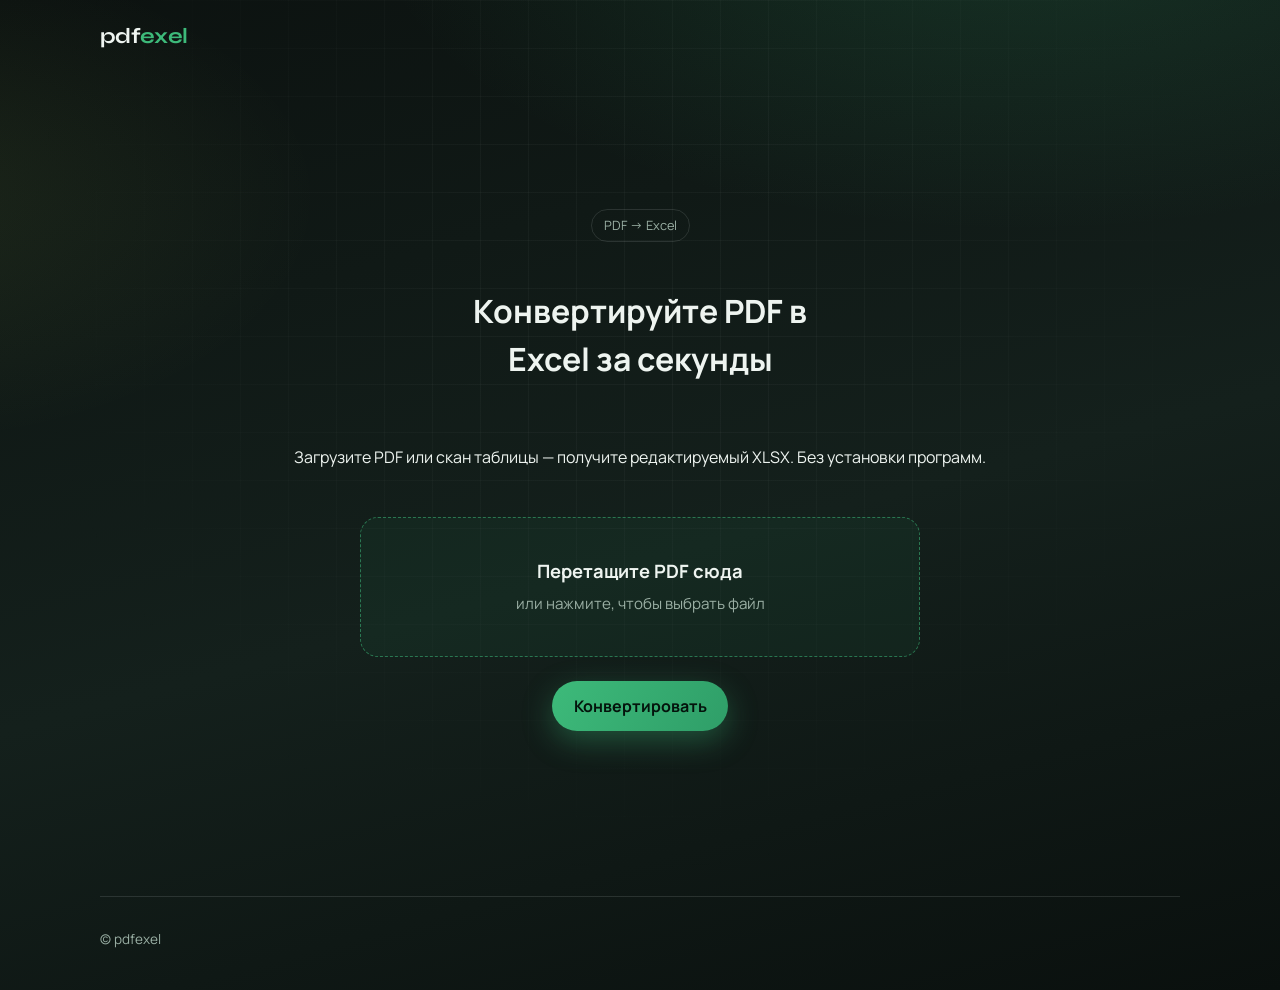
==== a/index.html @ e0a9a3ec "chore(seo): add Yandex Webmaster verification meta Co-authored-by: Cursor <cursoragent@cursor.com>" ====
<!DOCTYPE html>
<html lang="ru">
  <head>
    <meta charset="utf-8" />
    <meta name="viewport" content="width=device-width, initial-scale=1" />
    <title>pdfexel — конвертер PDF в Excel онлайн</title>
    <meta name="description" content="Конвертируйте PDF в Excel онлайн. Загрузите файл — получите таблицу XLSX." />
    <meta name="yandex-verification" content="d61d82379fe4924d" />
    <link rel="canonical" href="https://pdfexel.ru/a" />
    <link rel="icon" href="/favicon.ico" sizes="any" />
    <link rel="icon" href="/favicon.svg" type="image/svg+xml" />
    <link rel="apple-touch-icon" href="/apple-touch-icon.png" />
    <link rel="preconnect" href="https://fonts.googleapis.com" />
    <link rel="preconnect" href="https://fonts.gstatic.com" crossorigin />
    <link
      href="https://fonts.googleapis.com/css2?family=Manrope:wght@400;600;700&family=Syne:wght@700;800&display=swap"
      rel="stylesheet"
    />
    <link rel="stylesheet" href="/css/main.css" />
    <noscript
      ><div>
        <img src="https://mc.yandex.ru/watch/114193275" style="position: absolute; left: -9999px" alt="" /></div
    ></noscript>
  </head>
  <body data-variant="a">
    <div class="wrap">
      <header class="top">
        <a class="brand" href="/">pdf<span>exel</span></a>
      </header>

      <main class="hero-a">
        <p class="pill" style="display: inline-block; margin: 0 auto">PDF → Excel</p>
        <h1>Конвертируйте PDF в Excel за секунды</h1>
        <p class="lead">Загрузите PDF или скан таблицы — получите редактируемый XLSX. Без установки программ.</p>

        <div class="dropzone" id="dropzone" role="button" tabindex="0" aria-label="Загрузить PDF">
          <strong>Перетащите PDF сюда</strong>
          <span>или нажмите, чтобы выбрать файл</span>
          <input id="file-input" type="file" accept="application/pdf,.pdf" />
        </div>

        <p class="convert-status" id="convert-status" hidden role="status" aria-live="polite"></p>

        <div class="cta-row" style="justify-content: center">
          <button class="btn btn-primary" type="button" data-cta="convert">Конвертировать</button>
        </div>
      </main>

      <footer class="footer">
        <div>© pdfexel</div>
      </footer>
    </div>

    <script src="/js/metrika.js" defer></script>
    <script src="/js/cta.js" defer></script>
  </body>
</html>
---- css/main.css ----
:root {
  --bg0: #0c1210;
  --bg1: #14201c;
  --ink: #eef4f0;
  --muted: #9aafa4;
  --accent: #3dba7a;
  --accent-2: #c8f06a;
  --danger: #ff8a6a;
  --line: rgba(238, 244, 240, 0.12);
  --font-display: "Syne", "Segoe UI", sans-serif;
  --font-body: "Manrope", "Segoe UI", sans-serif;
  --radius: 14px;
  --shadow: 0 24px 60px rgba(0, 0, 0, 0.35);
}

*,
*::before,
*::after {
  box-sizing: border-box;
}

html {
  scroll-behavior: smooth;
}

body {
  margin: 0;
  min-height: 100vh;
  font-family: var(--font-body);
  color: var(--ink);
  background:
    radial-gradient(1200px 600px at 80% -10%, rgba(61, 186, 122, 0.18), transparent 55%),
    radial-gradient(900px 500px at -10% 20%, rgba(200, 240, 106, 0.08), transparent 50%),
    linear-gradient(165deg, var(--bg0), var(--bg1) 55%, #0a100e);
  line-height: 1.5;
}

body::before {
  content: "";
  position: fixed;
  inset: 0;
  pointer-events: none;
  background-image:
    linear-gradient(rgba(238, 244, 240, 0.035) 1px, transparent 1px),
    linear-gradient(90deg, rgba(238, 244, 240, 0.035) 1px, transparent 1px);
  background-size: 48px 48px;
  mask-image: radial-gradient(ellipse at 50% 30%, black 20%, transparent 70%);
  z-index: 0;
}

a {
  color: inherit;
}

.wrap {
  position: relative;
  z-index: 1;
  width: min(1080px, calc(100% - 2rem));
  margin: 0 auto;
}

.top {
  display: flex;
  align-items: center;
  justify-content: space-between;
  padding: 1.25rem 0 0.5rem;
}

.brand {
  font-family: var(--font-display);
  font-weight: 700;
  font-size: 1.35rem;
  letter-spacing: -0.03em;
  text-decoration: none;
}

.brand span {
  color: var(--accent);
}

.pill {
  font-size: 0.8rem;
  color: var(--muted);
  border: 1px solid var(--line);
  border-radius: 999px;
  padding: 0.35rem 0.75rem;
}

.hero {
  padding: 3.5rem 0 2.5rem;
  display: grid;
  gap: 2rem;
  align-items: end;
}

@media (min-width: 860px) {
  .hero {
    grid-template-columns: 1.15fr 0.85fr;
    min-height: calc(100vh - 5rem);
    padding-top: 4.5rem;
  }
}

.hero h1 {
  font-family: var(--font-display);
  font-size: clamp(2.2rem, 5vw, 3.6rem);
  line-height: 1.05;
  letter-spacing: -0.04em;
  margin: 0.4rem 0 1rem;
  max-width: 14ch;
  animation: rise 0.7s ease both;
}

.hero .lead {
  margin: 0 0 1.5rem;
  color: var(--muted);
  font-size: 1.05rem;
  max-width: 36ch;
  animation: rise 0.7s ease 0.08s both;
}

.cta-row {
  display: flex;
  flex-wrap: wrap;
  gap: 0.75rem;
  animation: rise 0.7s ease 0.16s both;
}

.btn {
  appearance: none;
  border: 0;
  cursor: pointer;
  font-family: inherit;
  font-weight: 700;
  font-size: 1rem;
  border-radius: 999px;
  padding: 0.9rem 1.35rem;
  transition: transform 0.2s ease, box-shadow 0.2s ease, background 0.2s ease;
}

.btn:hover {
  transform: translateY(-1px);
}

.btn-primary {
  background: linear-gradient(120deg, var(--accent), #2f9e68);
  color: #04140c;
  box-shadow: 0 10px 30px rgba(61, 186, 122, 0.35);
}

.btn-primary:hover {
  box-shadow: 0 14px 36px rgba(61, 186, 122, 0.45);
}

.btn-ghost {
  background: transparent;
  color: var(--ink);
  border: 1px solid var(--line);
}

.visual {
  position: relative;
  animation: rise 0.8s ease 0.12s both;
}

.compare {
  display: grid;
  gap: 0.75rem;
}

@media (min-width: 520px) {
  .compare {
    grid-template-columns: 1fr 1fr;
  }
}

.sheet {
  border: 1px solid var(--line);
  border-radius: var(--radius);
  background: rgba(8, 14, 12, 0.7);
  backdrop-filter: blur(8px);
  padding: 0.85rem;
  box-shadow: var(--shadow);
}

.sheet h3 {
  margin: 0 0 0.65rem;
  font-size: 0.75rem;
  text-transform: uppercase;
  letter-spacing: 0.08em;
  color: var(--muted);
  font-weight: 600;
}

.fake-table {
  width: 100%;
  border-collapse: collapse;
  font-size: 0.78rem;
  font-variant-numeric: tabular-nums;
}

.fake-table th,
.fake-table td {
  border-bottom: 1px solid var(--line);
  padding: 0.4rem 0.35rem;
  text-align: left;
}

.fake-table th {
  color: var(--muted);
  font-weight: 600;
}

.broken td:nth-child(2) {
  letter-spacing: 0.12em;
  color: var(--danger);
}

.broken td:nth-child(3) {
  transform: translateX(6px);
  color: #ffc4b4;
}

.clean td:nth-child(2),
.clean td:nth-child(3) {
  color: var(--accent-2);
}

.section {
  padding: 1rem 0 4rem;
}

.section h2 {
  font-family: var(--font-display);
  font-size: 1.6rem;
  letter-spacing: -0.03em;
  margin: 0 0 0.5rem;
}

.section p {
  margin: 0 0 1.25rem;
  color: var(--muted);
  max-width: 52ch;
}

.steps {
  display: grid;
  gap: 0.85rem;
}

@media (min-width: 720px) {
  .steps {
    grid-template-columns: repeat(3, 1fr);
  }
}

.step {
  border-top: 1px solid var(--line);
  padding-top: 0.85rem;
}

.step strong {
  display: block;
  margin-bottom: 0.25rem;
  font-family: var(--font-display);
}

.step span {
  color: var(--muted);
  font-size: 0.95rem;
}

/* Variant A — dropzone */
.hero-a {
  min-height: calc(100vh - 4rem);
  display: grid;
  align-content: center;
  gap: 1.5rem;
  padding: 3rem 0 4rem;
  text-align: center;
}

.hero-a h1 {
  margin-left: auto;
  margin-right: auto;
  max-width: 16ch;
}

.hero-a .lead {
  margin-left: auto;
  margin-right: auto;
}

.dropzone {
  width: min(560px, 100%);
  margin: 0.5rem auto 0;
  border: 1.5px dashed rgba(61, 186, 122, 0.55);
  border-radius: 18px;
  background: rgba(61, 186, 122, 0.06);
  padding: 2.5rem 1.5rem;
  cursor: pointer;
  transition: background 0.2s ease, border-color 0.2s ease, transform 0.2s ease;
  animation: rise 0.7s ease 0.16s both;
}

.dropzone:hover,
.dropzone.is-drag {
  background: rgba(61, 186, 122, 0.12);
  border-color: var(--accent);
  transform: translateY(-2px);
}

.dropzone strong {
  display: block;
  font-size: 1.15rem;
  margin-bottom: 0.35rem;
}

.dropzone span {
  color: var(--muted);
  font-size: 0.95rem;
}

.dropzone input {
  display: none;
}

.convert-status {
  margin: 0.85rem 0 0;
  font-size: 0.95rem;
  color: var(--muted);
  min-height: 1.4em;
}

.convert-status[data-kind="progress"] {
  color: var(--accent-2);
}

.convert-status[data-kind="ok"] {
  color: var(--accent);
}

.convert-status[data-kind="error"] {
  color: var(--danger);
}

.convert-status[hidden] {
  display: none !important;
}

.footer {
  padding: 2rem 0 2.5rem;
  color: var(--muted);
  font-size: 0.85rem;
  border-top: 1px solid var(--line);
}

@keyframes rise {
  from {
    opacity: 0;
    transform: translateY(14px);
  }
  to {
    opacity: 1;
    transform: none;
  }
}

@keyframes pop {
  from {
    opacity: 0;
    transform: translateY(10px) scale(0.98);
  }
  to {
    opacity: 1;
    transform: none;
  }
}

@media (prefers-reduced-motion: reduce) {
  *,
  *::before,
  *::after {
    animation: none !important;
    transition: none !important;
  }
}
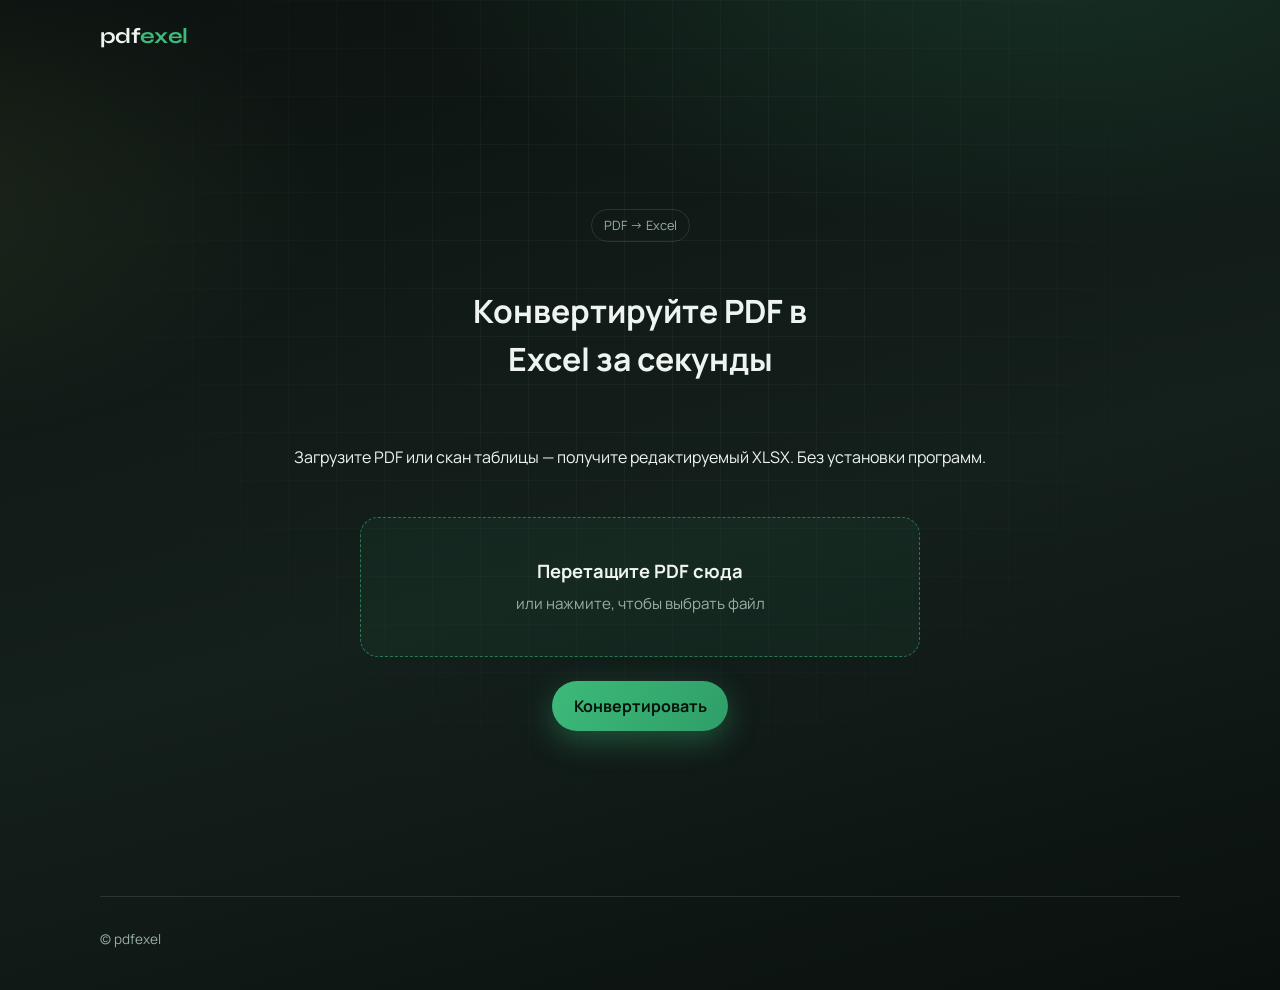
==== commit 9228751f: "feat(auth): OTP modal before convert Ask for email code when session is missing; send cookies with c" ====
--- a/a/index.html
+++ b/a/index.html
@@ -52,6 +52,7 @@
     </div>
 
     <script src="/js/metrika.js" defer></script>
+    <script src="/js/auth.js" defer></script>
     <script src="/js/cta.js" defer></script>
   </body>
 </html>
--- a/css/main.css
+++ b/css/main.css
@@ -348,6 +348,86 @@
   display: none !important;
 }
 
+.auth-modal {
+  position: fixed;
+  inset: 0;
+  z-index: 80;
+  display: grid;
+  place-items: center;
+  padding: 1rem;
+}
+
+.auth-modal[hidden] {
+  display: none !important;
+}
+
+.auth-modal__backdrop {
+  position: absolute;
+  inset: 0;
+  background: rgba(12, 18, 28, 0.55);
+}
+
+.auth-modal__panel {
+  position: relative;
+  width: min(420px, 100%);
+  background: var(--bg);
+  border: 1px solid var(--line);
+  border-radius: 16px;
+  padding: 1.35rem 1.4rem 1.25rem;
+  display: grid;
+  gap: 0.85rem;
+}
+
+.auth-modal__panel h2 {
+  margin: 0;
+  font-family: Syne, sans-serif;
+  font-size: 1.35rem;
+}
+
+.auth-modal__lead {
+  margin: 0;
+  color: var(--muted);
+  font-size: 0.95rem;
+}
+
+.auth-field {
+  display: grid;
+  gap: 0.35rem;
+  font-size: 0.9rem;
+}
+
+.auth-field input {
+  font: inherit;
+  padding: 0.65rem 0.75rem;
+  border-radius: 10px;
+  border: 1px solid var(--line);
+  background: #fff;
+  color: var(--ink);
+}
+
+.auth-modal__status {
+  margin: 0;
+  min-height: 1.2em;
+  font-size: 0.9rem;
+  color: var(--muted);
+}
+
+.auth-modal__status[data-kind="error"] {
+  color: var(--danger);
+}
+
+.auth-modal__status[data-kind="ok"],
+.auth-modal__status[data-kind="progress"] {
+  color: var(--accent-2);
+}
+
+.auth-modal__actions {
+  display: flex;
+  gap: 0.65rem;
+  justify-content: flex-end;
+  flex-wrap: wrap;
+}
+
 .footer {
   padding: 2rem 0 2.5rem;
   color: var(--muted);
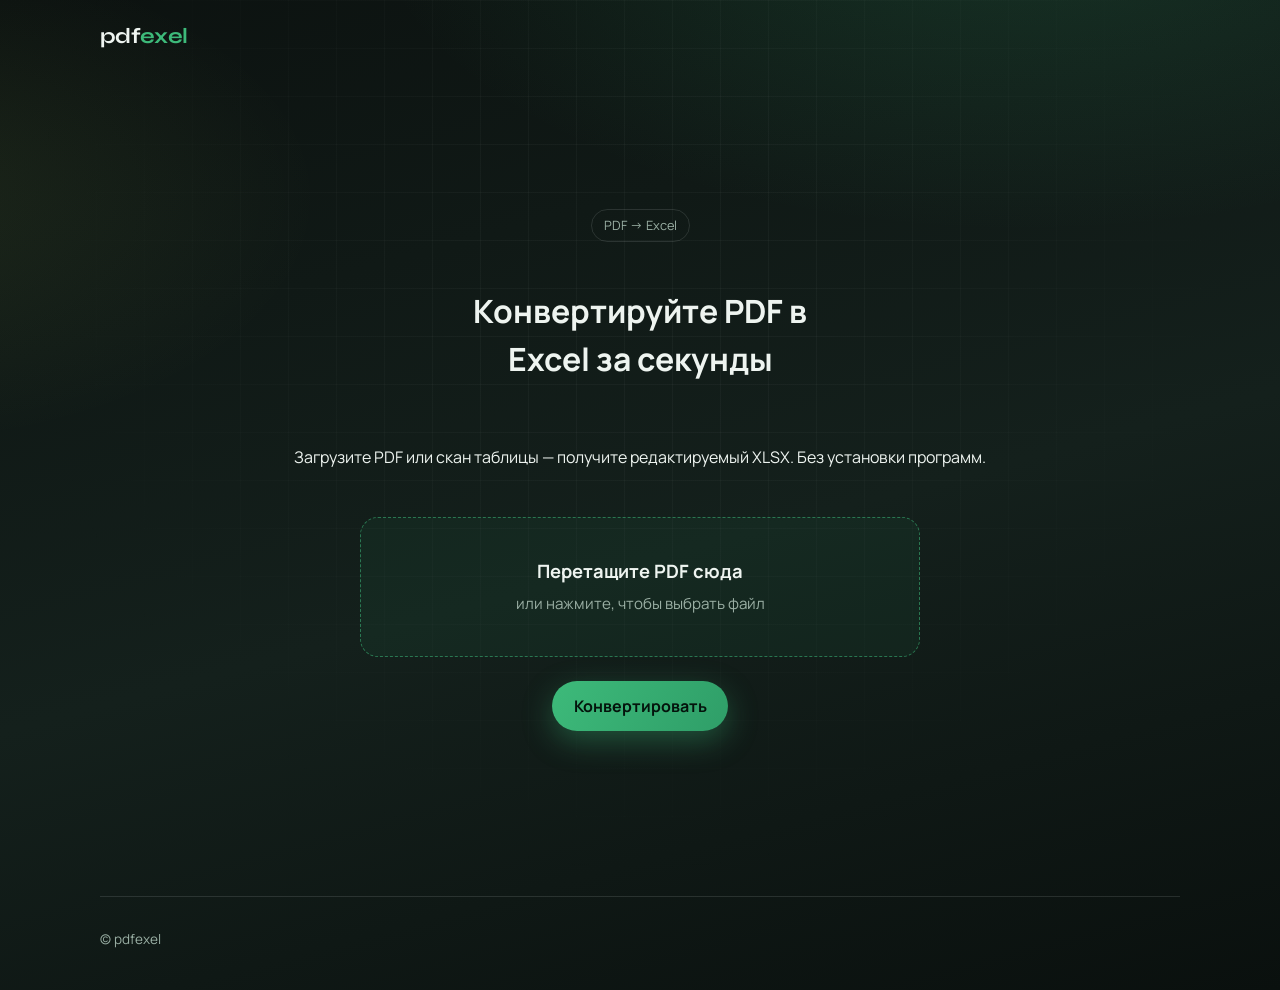
==== commit dc676a62: "feat(result): preview Excel and AI-edit stub without auth Convert redirects to /result/ with SheetJS" ====
--- a/a/index.html
+++ b/a/index.html
@@ -16,7 +16,7 @@
       href="https://fonts.googleapis.com/css2?family=Manrope:wght@400;600;700&family=Syne:wght@700;800&display=swap"
       rel="stylesheet"
     />
-    <link rel="stylesheet" href="/css/main.css" />
+    <link rel="stylesheet" href="/css/main.css?v=20261119a" />
     <noscript
       ><div>
         <img src="https://mc.yandex.ru/watch/114193275" style="position: absolute; left: -9999px" alt="" /></div
@@ -51,8 +51,8 @@
       </footer>
     </div>
 
-    <script src="/js/metrika.js" defer></script>
-    <script src="/js/auth.js" defer></script>
-    <script src="/js/cta.js" defer></script>
+    <script src="/js/metrika.js?v=20261119a" defer></script>
+    <script src="/js/result-store.js?v=20261119a" defer></script>
+    <script src="/js/cta.js?v=20261119a" defer></script>
   </body>
 </html>
--- a/css/main.css
+++ b/css/main.css
@@ -78,6 +78,31 @@
   color: var(--accent);
 }
 
+.session {
+  display: flex;
+  align-items: center;
+  gap: 0.75rem;
+  max-width: min(60%, 22rem);
+}
+
+.session[hidden] {
+  display: none !important;
+}
+
+.session-email {
+  font-size: 0.85rem;
+  color: var(--muted);
+  overflow: hidden;
+  text-overflow: ellipsis;
+  white-space: nowrap;
+}
+
+.session-logout {
+  flex-shrink: 0;
+  padding: 0.4rem 0.75rem;
+  font-size: 0.85rem;
+}
+
 .pill {
   font-size: 0.8rem;
   color: var(--muted);
@@ -321,8 +346,18 @@
   font-size: 0.95rem;
 }
 
-.dropzone input {
-  display: none;
+.dropzone input,
+.file-input-hidden {
+  position: absolute;
+  width: 1px;
+  height: 1px;
+  padding: 0;
+  margin: -1px;
+  overflow: hidden;
+  clip: rect(0, 0, 0, 0);
+  white-space: nowrap;
+  border: 0;
+  opacity: 0;
 }
 
 .convert-status {
@@ -454,6 +489,225 @@
   to {
     opacity: 1;
     transform: none;
+  }
+}
+
+.visually-hidden {
+  position: absolute;
+  width: 1px;
+  height: 1px;
+  padding: 0;
+  margin: -1px;
+  overflow: hidden;
+  clip: rect(0, 0, 0, 0);
+  white-space: nowrap;
+  border: 0;
+}
+
+.result-wrap {
+  width: min(1200px, calc(100% - 2rem));
+}
+
+.result-layout {
+  display: grid;
+  grid-template-columns: minmax(0, 1.4fr) minmax(280px, 0.8fr);
+  gap: 1.5rem;
+  padding: 1rem 0 2.5rem;
+  align-items: start;
+}
+
+.result-title {
+  margin: 0;
+  font-family: var(--font-display);
+  font-size: clamp(1.5rem, 3vw, 2rem);
+  letter-spacing: -0.03em;
+}
+
+.result-preview__head {
+  display: flex;
+  align-items: center;
+  justify-content: space-between;
+  gap: 1rem;
+  flex-wrap: wrap;
+  margin-bottom: 0.75rem;
+}
+
+.result-filename {
+  margin: 0 0 0.75rem;
+  color: var(--muted);
+  font-size: 0.9rem;
+}
+
+.sheet-preview {
+  overflow: auto;
+  max-height: min(70vh, 720px);
+  border: 1px solid var(--line);
+  border-radius: var(--radius);
+  background: rgba(8, 12, 10, 0.55);
+  padding: 0.75rem;
+}
+
+.xlsx-preview-table,
+.sheet-preview table {
+  border-collapse: collapse;
+  width: max-content;
+  min-width: 100%;
+  font-size: 0.78rem;
+  color: var(--ink);
+}
+
+.xlsx-preview-table th,
+.xlsx-preview-table td,
+.sheet-preview table th,
+.sheet-preview table td {
+  border: 1px solid var(--line);
+  padding: 0.28rem 0.45rem;
+  white-space: nowrap;
+  max-width: 280px;
+  overflow: hidden;
+  text-overflow: ellipsis;
+}
+
+.result-chat {
+  border: 1px solid var(--line);
+  border-radius: var(--radius);
+  padding: 1rem 1.1rem 1.15rem;
+  background: rgba(20, 32, 28, 0.72);
+  display: grid;
+  gap: 0.75rem;
+  position: sticky;
+  top: 1rem;
+}
+
+.result-chat__title {
+  margin: 0;
+  font-family: var(--font-display);
+  font-size: 1.2rem;
+}
+
+.result-chat__lead {
+  margin: 0;
+  color: var(--muted);
+  font-size: 0.92rem;
+}
+
+.chat-chips {
+  display: flex;
+  flex-wrap: wrap;
+  gap: 0.45rem;
+}
+
+.chip {
+  appearance: none;
+  border: 1px solid var(--line);
+  background: transparent;
+  color: var(--ink);
+  border-radius: 999px;
+  padding: 0.35rem 0.7rem;
+  font: inherit;
+  font-size: 0.8rem;
+  cursor: pointer;
+}
+
+.chip:hover {
+  border-color: var(--accent);
+  color: var(--accent-2);
+}
+
+.chat-log {
+  display: grid;
+  gap: 0.5rem;
+  max-height: 240px;
+  overflow: auto;
+  min-height: 4rem;
+}
+
+.chat-bubble {
+  padding: 0.55rem 0.7rem;
+  border-radius: 12px;
+  font-size: 0.88rem;
+  line-height: 1.4;
+}
+
+.chat-bubble--user {
+  background: rgba(61, 186, 122, 0.18);
+  justify-self: end;
+  max-width: 92%;
+}
+
+.chat-bubble--bot {
+  background: rgba(238, 244, 240, 0.06);
+  justify-self: start;
+  max-width: 92%;
+  color: var(--muted);
+}
+
+.chat-form {
+  display: grid;
+  gap: 0.55rem;
+}
+
+.chat-form textarea {
+  width: 100%;
+  resize: vertical;
+  min-height: 3.2rem;
+  font: inherit;
+  color: var(--ink);
+  background: rgba(8, 12, 10, 0.65);
+  border: 1px solid var(--line);
+  border-radius: 10px;
+  padding: 0.65rem 0.75rem;
+}
+
+.dev-modal {
+  position: fixed;
+  inset: 0;
+  z-index: 90;
+  display: grid;
+  place-items: center;
+  padding: 1rem;
+}
+
+.dev-modal[hidden] {
+  display: none !important;
+}
+
+.dev-modal__backdrop {
+  position: absolute;
+  inset: 0;
+  background: rgba(6, 10, 8, 0.65);
+}
+
+.dev-modal__panel {
+  position: relative;
+  width: min(420px, 100%);
+  background: var(--bg1);
+  border: 1px solid var(--line);
+  border-radius: 16px;
+  padding: 1.35rem 1.4rem 1.25rem;
+  display: grid;
+  gap: 0.85rem;
+  box-shadow: var(--shadow);
+}
+
+.dev-modal__panel h2 {
+  margin: 0;
+  font-family: var(--font-display);
+  font-size: 1.35rem;
+}
+
+.dev-modal__panel p {
+  margin: 0;
+  color: var(--muted);
+}
+
+@media (max-width: 860px) {
+  .result-layout {
+    grid-template-columns: 1fr;
+  }
+
+  .result-chat {
+    position: static;
   }
 }
 
